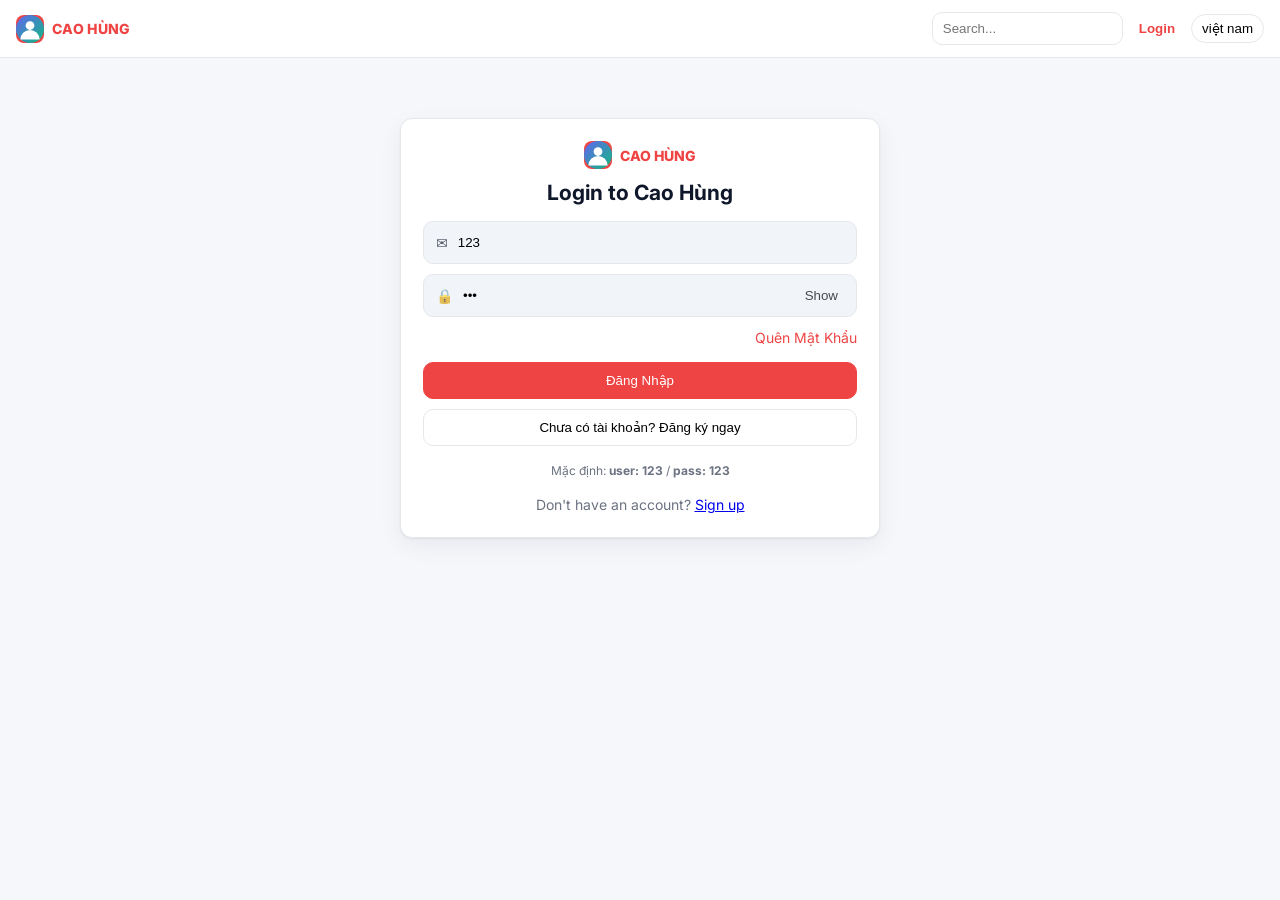
==== app.html @ a6c2834d "Fix Bug & page manager team" ====
<!DOCTYPE html>
<html lang="vi">
<head>
  <meta charset="utf-8"/>
  <meta name="viewport" content="width=device-width, initial-scale=1"/>
  <title>Kanban Desk</title>
  <link rel="preconnect" href="https://fonts.googleapis.com">
  <link rel="preconnect" href="https://fonts.gstatic.com" crossorigin>
  <link href="https://fonts.googleapis.com/css2?family=Inter:wght@400;500;600;700&display=swap" rel="stylesheet">
  <link rel="stylesheet" href="assets/css/style.css"/>
</head>
<body>
  <!-- APP PAGE -->
  <div id="app" class="app">
    <header class="appbar">
      <div class="appbar__left"><strong>Kanban Desk</strong></div>
      <div class="appbar__right">
        <button id="btnAccount" class="avatar-btn" title="Account">
          <img src="assets/img/avatar.svg" alt="user"/>
          <span class="avatar-btn__name">User</span>
        </button>
        <div id="acctMenu" class="menu" hidden>
          <button class="menu__item" data-action="team">Team Management</button>
          <button class="menu__item" data-action="profile">My Profile</button>
          <button class="menu__item" data-action="logout">Logout</button>
        </div>
      </div>
    </header>
    <main class="main">
      <div class="toolbar">
        <div class="toolbar__filters">
          <label class="toolbar__control"><input id="q-task" class="field field--search" placeholder="Tìm task..."/></label>
          <label class="toolbar__control"><button class="btn" id="btn-refresh">Cập nhật</button><button class="btn" id="btn-clear" style="margin-left:6px">Xoá lọc</button></label>
          <label class="toolbar__control"><input type="date" class="field" id="from_picker"></label>
        </div>
      </div>
      <!-- TEAM MEMBERS -->
      <section class="members">
        <div class="members__head">
          <h2>Đội của tôi</h2>
          <div class="members__hint">Danh sách nhân viên dưới quyền</div>
        </div>
        <div id="membersGrid" class="members__grid"></div>
      </section>
      <section class="kanban" id="kanban"></section>
    </main>
  </div>

  <!-- DETAIL MODAL -->
  <dialog id="detailDlg" class="task-modal">
    <div class="task-modal__wrap">
      <button class="task-modal__close" data-close>&times;</button>
      <div class="task-modal__header">
        <div class="task-modal__title" id="dTitle">—</div>
        <div class="task-modal__subtitle" id="dProject">—</div>
        <div class="task-modal__badges" id="dBadges"></div>
      </div>
      <div class="task-modal__desc" id="dDesc">—</div>
      <div class="task-modal__hr"></div>
      <div class="task-modal__grid">
        <div><div class="task-meta__label">Due Date</div><div class="task-meta__value" id="dDue">—</div></div>
        <div><div class="task-meta__label">Created</div><div class="task-meta__value" id="dCreated">—</div></div>
      </div>
      <div class="task-modal__section">
        <div class="task-modal__section-title">Assignees</div>
        <div class="assignees" id="dAssignees"></div>
      </div>
      <div class="task-modal__section">
        <div class="task-modal__section-title"><span>Subtasks (<span id="dSubC">0</span>)</span><span id="dPct" class="task-modal__pct">0%</span></div>
        <div class="progress"><div class="progress__bar"><div class="progress__fill" id="dProg"></div></div></div>
      </div>
      <div class="task-modal__footer">
        <span class="footer-chip">📎 <b id="fAtt">0</b> attachments</span>
        <span class="footer-chip">💬 <b id="fCmt">0</b> comments</span>
        <span class="footer-chip">🏷️ <span id="fSpace">—</span></span>
      </div>
      <div class="task-modal__actions">
        <button class="btn" id="dEdit">Edit Task</button>
        <button class="btn btn--primary" id="dComplete">Complete Task</button>
      </div>
    </div>
  </dialog>

  <!-- PROFILE DIALOG (Enhanced) -->
  <dialog id="profileDlg" class="task-modal">
    <div class="task-modal__wrap">
      <button class="task-modal__close" data-close>&times;</button>
      <div class="task-modal__header">
        <div class="task-modal__title">My Profile</div>
        <div class="task-modal__subtitle">Thông tin tài khoản</div>
      </div>

      <div class="profile">
        <div class="profile__left">
          <img id="pfAvatar" class="profile__avatar" src="assets/img/avatar.svg" alt="avatar"/>
        </div>
        <div class="profile__right">
          <div class="profile__row">
            <label>Họ & Tên</label>
            <input id="pfName" class="field" placeholder="Họ tên"/>
          </div>
          <div class="profile__row">
            <label>Số điện thoại</label>
            <input id="pfPhone" class="field" placeholder="Số điện thoại"/>
          </div>
          <div class="profile__row">
            <label>Email</label>
            <input id="pfEmail" class="field" placeholder="Email"/>
          </div>
          <div class="profile__row">
            <label>Điểm đánh giá</label>
            <input id="pfRating" class="field" type="number" min="0" max="100" placeholder="0-100"/>
          </div>
        </div>
      </div>

      <div class="task-modal__hr"></div>

      <div class="profile__row">
        <div class="task-modal__section-title">Đổi mật khẩu</div>
        <div class="profile__pw">
          <input id="pwOld" class="field" type="password" placeholder="Mật khẩu hiện tại"/>
          <input id="pwNew" class="field" type="password" placeholder="Mật khẩu mới"/>
          <input id="pwNew2" class="field" type="password" placeholder="Nhập lại mật khẩu mới"/>
          <button id="btnChangePw" class="btn btn--primary">Đổi mật khẩu</button>
        </div>
        <div class="profile__hint">* Mật khẩu này dùng cho màn hình đăng nhập (demo localStorage)</div>
      </div>

      <div class="task-modal__actions" style="justify-content:flex-end">
        <button id="btnSaveProfile" class="btn btn--primary">Lưu hồ sơ</button>
      </div>
    </div>
  </dialog>

  <!-- ASSIGN TASK DIALOG -->
  <dialog id="assignDlg" class="task-modal">
    <div class="task-modal__wrap">
      <button class="task-modal__close" data-close>&times;</button>
      <div class="task-modal__header">
        <div class="task-modal__title">Giao việc</div>
        <div class="task-modal__subtitle">Giao nhiệm vụ trực tiếp cho: <b id="asgEmpName">—</b></div>
      </div>
      <form id="assignForm" class="login-card__form" method="dialog" style="margin-top:8px">
        <label class="login-card__row">
          <span class="login-card__icon">📝</span>
          <input id="asgTitle" placeholder="Tiêu đề công việc" required/>
        </label>
        <label class="login-card__row">
          <span class="login-card__icon">📅</span>
          <input id="asgDue" type="date" required/>
        </label>
        <label class="login-card__row">
          <span class="login-card__icon">🏷️</span>
          <input id="asgTags" placeholder="Nhãn (ví dụ: UI, API)"/>
        </label>
        <div style="display:flex;gap:8px;justify-content:flex-end">
          <button type="submit" class="btn btn--primary">Giao việc</button>
        </div>
      </form>
    </div>
  </dialog>

  <!-- REVIEW (A.5) DIALOG -->
  <dialog id="reviewDlg" class="task-modal">
    <div class="task-modal__wrap">
      <button class="task-modal__close" data-close>&times;</button>
      <div class="task-modal__header">
        <div class="task-modal__title">Đánh giá ngày (A.5)</div>
        <div class="task-modal__subtitle">Nhân viên: <b id="rvEmpName">—</b></div>
      </div>
      <div class="task-modal__section">
        <div class="task-modal__section-title">Tổng quan hôm nay</div>
        <div id="rvToday" style="color:#111827">—</div>
      </div>
      <div class="task-modal__section">
        <div class="task-modal__section-title">Nhận xét</div>
        <label class="login-card__row">
          <span class="login-card__icon">💬</span>
          <input id="rvNote" placeholder="Nhận xét nhanh..."/>
        </label>
        <div style="display:flex;gap:8px;justify-content:flex-end;margin-top:8px">
          <button id="rvSave" class="btn btn--primary">Lưu đánh giá</button>
        </div>
      </div>
    </div>
  </dialog>

  <script src="assets/data/mock-data.js"></script>
  <script src="assets/data/members.js"></script>
  <script src="assets/js/app.js"></script>

  <dialog id="newTaskDlg" class="task-modal">
    <div class="task-modal__wrap">
      <button class="task-modal__close" data-close>&times;</button>
      <div class="task-modal__header">
        <div class="task-modal__title">Thêm task</div>
        <div class="task-modal__subtitle">Nhập thông tin task mới</div>
      </div>
      <div class="task-modal__body">
        <form id="newTaskForm" data-col="">
          <label class="login-card__row">
            <span class="login-card__icon">📝</span>
            <input id="ntTitle" placeholder="Tiêu đề (bắt buộc)" required/>
          </label>
          <div id="ntTitleErr" class="mini" style="color:#b42318;min-height:16px"></div>
          <label class="login-card__row">
            <span class="login-card__icon">📅</span>
            <input id="ntDue" type="date"/>
          </label>
          <label class="login-card__row">
            <span class="login-card__icon">🏷️</span>
            <input id="ntTags" placeholder="Nhãn (ví dụ: UI, API)"/>
          </label>
          <label class="login-card__row">
            <span class="login-card__icon">👤</span>
            <select id="ntAssignee"></select>
          </label>
          <div class="task-modal__actions" style="margin-top:8px">
            <button type="button" class="btn" data-close>Hủy</button>
            <button class="btn btn--primary" id="ntSubmit" type="submit" disabled>Thêm</button>
          </div>
        </form>
      </div>
    </div>
  </dialog>

</body>
</html>
---- assets/css/style.css ----
:root{
  --bg:#f6f7fb; --panel:#fff; --panel-2:#fafafa; --text:#0f172a;
  --muted:#6b7280; --border:#e5e7eb; --primary:#ef4444; --hover:#f1f5f9;
}
*{box-sizing:border-box} html,body{height:100%}
body{margin:0;background:var(--bg);color:var(--text);font:14px/1.5 Inter,system-ui,-apple-system,Segoe UI,Roboto,Arial}
/* Buttons & fields */
.btn{padding:10px 14px;border-radius:10px;border:1px solid var(--border);background:#fff;cursor:pointer}
.btn--primary{background:#111827;border-color:#111827;color:#fff}
.btn--danger{background:#ef4444;border-color:#ef4444;color:#fff}
.field{width:100%;border:1px solid var(--border);border-radius:10px;padding:8px;background:var(--panel-2);outline:none;font:inherit;color:inherit}
.field--search{background:transparent;border:none;padding:0}

/* Login */
.login__topbar{display:flex;justify-content:space-between;align-items:center;padding:12px 16px;background:#fff;border-bottom:1px solid var(--border)}
.login__brand{display:flex;align-items:center;gap:8px;font-weight:800;color:#ef4444;letter-spacing:.3px}
.login__logo{width:28px;height:28px;border-radius:8px;background:#ef4444}
.login__actions{display:flex;align-items:center;gap:10px}
.login__search{border:1px solid var(--border);border-radius:10px;padding:8px 10px;background:#fff}
.login__ghost{background:transparent;border:0;color:#ef4444;font-weight:600;cursor:pointer}
.login__chip{border:1px solid var(--border);border-radius:999px;background:#fff;padding:6px 10px;cursor:pointer}
.login__wrap{display:grid;place-items:center;padding:60px 16px}
.login-card{background:#fff;border:1px solid var(--border);border-radius:12px;box-shadow:0 1px 2px rgba(0,0,0,.06),0 8px 24px rgba(15,23,42,.06);width:min(480px,92%);padding:22px}
.login-card__logo{display:flex;justify-content:center;align-items:center;gap:8px;color:#ef4444;font-weight:800}
.login-card__logo img{width:28px;height:28px;border-radius:8px;background:#ef4444}
.login-card__title{text-align:center;margin:8px 0 12px 0}
.login-card__form{display:grid;gap:10px}
.login-card__row{display:flex;align-items:center;gap:8px;border:1px solid var(--border);border-radius:10px;padding:10px 12px;background:#f1f5f9}
.login-card__row input{flex:1;border:none;background:transparent;outline:none}
.login-card__icon{opacity:.7}
.login-card__show{border:0;background:transparent;opacity:.7;cursor:pointer}
.login-card__aux{display:flex;justify-content:flex-end}
.login-card__link{color:#ef4444;text-decoration:none}
.login-card__submit{margin-top:4px}
.login-card__ghost{background:#fff}
.login-card__hint{margin-top:6px;text-align:center;color:#6b7280;font-size:12px}
.login-card__small{margin-top:4px;text-align:center;color:#6b7280}

/* AppBar */
.appbar{position:sticky;top:0;z-index:10;display:flex;justify-content:space-between;align-items:center;padding:10px 16px;background:#fff;border-bottom:1px solid var(--border)}
.avatar-btn{display:flex;align-items:center;gap:8px;border:1px solid var(--border);background:#fff;border-radius:999px;padding:4px 8px;cursor:pointer}
.avatar-btn img{width:24px;height:24px;border-radius:999px}
.avatar-btn__name{font-weight:600}

/* App shell */
.app{display:grid;grid-template-columns:1fr;min-height:100vh}
.main{padding:16px 16px 40px}
.toolbar{display:grid;grid-template-columns:1fr;gap:12px}
.toolbar__filters{display:grid;grid-template-columns:1.2fr 1fr 1fr;gap:10px}
.toolbar__control{display:flex;align-items:center;gap:8px;border:1px solid var(--border);background:var(--panel);border-radius:12px;padding:10px 12px}

/* Kanban */
.kanban{margin-top:16px;display:grid;grid-template-columns:repeat(4, minmax(260px, 1fr));gap:14px}
.col{background:var(--panel);border:1px solid var(--border);border-radius:14px;box-shadow:0 1px 2px rgba(0,0,0,.06),0 8px 24px rgba(15,23,42,.06)}
.col-h{display:flex;align-items:center;justify-content:space-between;padding:12px;border-bottom:1px solid var(--border)}
.ttl{display:flex;align-items:center;gap:8px;font-weight:700}.count{color:#64748b;background:#f1f5f9;border:1px solid var(--border);padding:3px 8px;border-radius:999px;font-size:12px}
.list{padding:12px;display:grid;gap:10px;min-height:120px}
.card{border:1px solid var(--border);border-radius:12px;background:var(--panel-2);padding:12px;display:grid;gap:8px;cursor:pointer}
.row{display:flex;align-items:center;gap:8px;flex-wrap:wrap}
.pri{font-size:11px;padding:2px 8px;border-radius:999px;font-weight:600}
.pri.high{background:#fff1f2;color:#b91c1c;border:1px solid #ffe4e6}
.pri.medium{background:#fff7ed;color:#9a3412;border:1px solid #ffedd5}
.pri.low{background:#ecfeff;color:#155e75;border:1px solid #cffafe}
.title{font-weight:600}
.meta{display:flex;align-items:center;gap:12px;color:#64748b;font-size:12px}
.chip{padding:2px 8px;border-radius:999px;background:#eef2ff;color:#4f46e5;font-size:11px;font-weight:600;border:1px solid #e0e7ff}
.add .add-btn{width:100%;background:#fff;border:1px dashed var(--border);color:#334155;padding:10px;border-radius:10px;cursor:pointer}
.add .add-btn:hover{background:var(--hover)}

/* Detail modal (Asana-like) */
.task-modal{border:none;border-radius:14px;max-width:720px;width:95%;padding:0;box-shadow:0 1px 2px rgba(0,0,0,.06),0 8px 24px rgba(15,23,42,.16)}
.task-modal__wrap{position:relative;padding:18px 20px 16px;background:#fff}
.task-modal__close{position:absolute;right:10px;top:8px;border:1px solid var(--border);background:#fff;border-radius:8px;width:28px;height:28px;cursor:pointer}
.task-modal__title{font-weight:700;font-size:20px}
.task-modal__subtitle{color:#6b7280;margin-top:2px}
.task-modal__badges{display:flex;gap:8px;margin-top:10px}
.badge{display:inline-flex;align-items:center;gap:6px;font-size:12px;padding:4px 10px;border-radius:999px;border:1px solid var(--border);background:#f8fafc;color:#0f172a}
.badge.pink{background:#fee2e2;color:#991b1b;border-color:#fecaca}
.badge.gray{background:#f1f5f9;color:#334155;border-color:#e2e8f0}
.task-modal__desc{margin:12px 0 8px;color:#111827}
.task-modal__hr{height:1px;background:#e5e7eb;margin:12px 0}
.task-modal__grid{display:grid;grid-template-columns:1fr 1fr;gap:20px}
.task-meta__label{color:#6b7280;font-size:12px}
.task-meta__value{font-weight:600}
.task-modal__section{margin-top:12px}
.task-modal__section-title{font-weight:600;margin-bottom:8px;display:flex;justify-content:space-between;align-items:center}
.task-modal__pct{color:#6b7280;font-size:12px}
.assignees{display:flex;gap:10px;flex-wrap:wrap}
.avatar{display:inline-flex;align-items:center;gap:8px;border:1px solid var(--border);padding:4px 10px;border-radius:999px;background:#fff}
.avatar img{width:20px;height:20px;border-radius:999px}
.progress__bar{height:8px;background:#f3f4f6;border-radius:999px;overflow:hidden;border:1px solid #e5e7eb}
.progress__fill{height:100%;background:#111827;width:0%}
.task-modal__footer{display:flex;gap:16px;color:#6b7280;font-size:13px;margin-top:10px}
.footer-chip b{font-weight:600}
.task-modal__actions{display:flex;justify-content:flex-end;gap:10px;margin-top:14px}


/* Account menu */
.appbar__right{position:relative}
.menu{position:absolute;right:0;top:44px;background:#fff;border:1px solid var(--border);border-radius:12px;box-shadow:0 8px 24px rgba(15,23,42,.12);padding:6px;display:grid;gap:4px;min-width:180px;z-index:30}
.menu__item{border:0;background:#fff;text-align:left;padding:8px 10px;border-radius:8px;cursor:pointer}
.menu__item:hover{background:var(--hover)}


/* Members grid */
.members{margin:10px 0 6px;background:#fff;border:1px solid var(--border);border-radius:14px;padding:12px}
.members__head{display:flex;align-items:baseline;gap:10px;margin-bottom:10px}
.members__head h2{font-size:16px;margin:0}
.members__hint{color:#6b7280}
.members__grid{display:grid;grid-template-columns:repeat(auto-fill, minmax(240px, 1fr));gap:12px}
.member{border:1px solid var(--border);border-radius:12px;background:var(--panel-2);padding:12px;display:grid;gap:10px}
.member__top{display:flex;align-items:center;gap:10px}
.member__avatar{width:36px;height:36px;border-radius:999px;border:1px solid var(--border);background:#fff}
.member__name{font-weight:700}
.member__stats{color:#64748b;font-size:12px}
.member__actions{display:flex;gap:8px}
.member__actions .btn{flex:1}


/* Profile layout */
.profile{display:grid;grid-template-columns:140px 1fr;gap:16px;margin:10px 0}
.profile__avatar{width:120px;height:120px;border-radius:12px;border:1px solid var(--border);background:#fff;object-fit:cover}
.profile__row{display:grid;gap:6px;margin:8px 0}
.profile__pw{display:grid;grid-template-columns:1fr 1fr 1fr auto; gap:8px; align-items:center}
.profile__hint{color:#6b7280;font-size:12px;margin-top:6px}
@media (max-width: 640px){
  .profile{grid-template-columns:1fr}
  .profile__pw{grid-template-columns:1fr; gap:6px}
}


/* Utilities */
.is-hidden{display:none !important}


/* === Responsive helpers (team) === */
.team-grid{display:grid;gap:12px;grid-template-columns:repeat(1,minmax(0,1fr));}
@media(min-width:640px){.team-grid{grid-template-columns:repeat(2,minmax(0,1fr));}}
@media(min-width:1024px){.team-grid{grid-template-columns:repeat(3,minmax(0,1fr));}}
@media(min-width:1280px){.team-grid{grid-template-columns:repeat(4,minmax(0,1fr));}}
.team-card{background:#fff;border:1px solid var(--border);border-radius:12px;padding:14px;display:flex;flex-direction:column;gap:10px}
.team-card .btn{min-width:120px}
/* Modal inner form rows to match app.html styles */
.modal-form{display:flex;flex-direction:column;gap:10px}
.form-row{display:flex;align-items:center;gap:10px;background:var(--panel-2);border:1px solid var(--border);border-radius:10px;padding:8px 10px}
.input-icon{opacity:.8}
.input{flex:1;background:transparent;border:none;outline:none}
@media (max-width:640px){
  .task-modal__wrap{width:100%;border-bottom-left-radius:0;border-bottom-right-radius:0;align-self:flex-end}
}
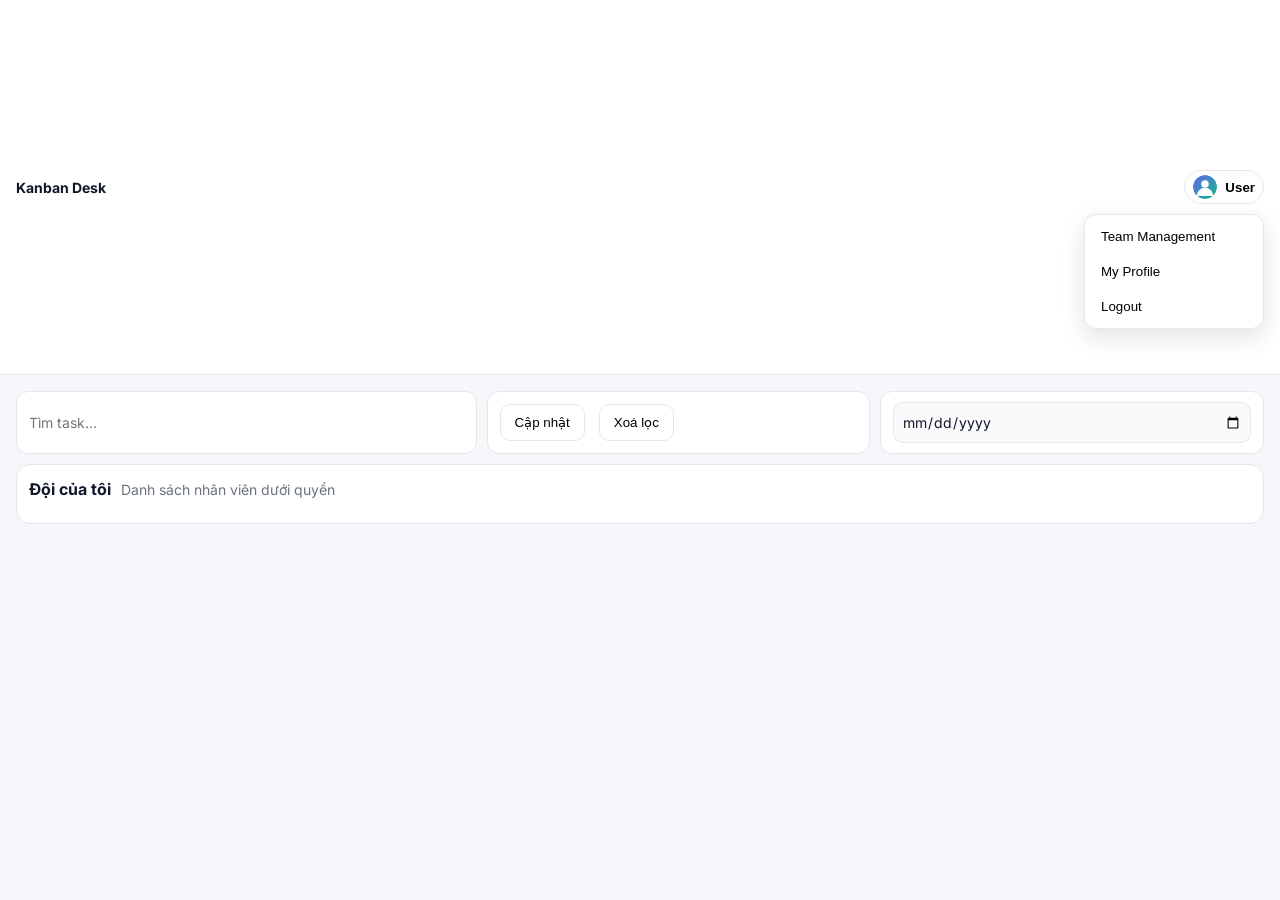
==== commit fd31b537: "Fix Bug & page manager team" ====
--- a/app.html
+++ b/app.html
@@ -225,5 +225,44 @@
     </div>
   </dialog>
 
+
+  <dialog id="editTaskDlg" class="task-modal">
+    <div class="task-modal__wrap">
+      <button class="task-modal__close" data-close>&times;</button>
+      <div class="task-modal__header">
+        <div class="task-modal__title">Sửa task</div>
+        <div class="task-modal__subtitle">Cập nhật thông tin task</div>
+      </div>
+      <div class="task-modal__body">
+        <form id="editTaskForm">
+          <label class="login-card__row"><span class="login-card__icon">📝</span>
+            <input id="etTitle" placeholder="Tiêu đề (bắt buộc)" required/>
+          </label>
+          <div id="etTitleErr" class="mini" style="color:#b42318;min-height:16px"></div>
+          <label class="login-card__row"><span class="login-card__icon">📅</span>
+            <input id="etDue" type="date"/>
+          </label>
+          <label class="login-card__row"><span class="login-card__icon">🏷️</span>
+            <input id="etTags" placeholder="Nhãn, cách nhau bằng dấu phẩy"/>
+          </label>
+          <label class="login-card__row"><span class="login-card__icon">👤</span>
+            <select id="etAssignee"></select>
+          </label>
+          <label class="login-card__row"><span class="login-card__icon">⚑</span>
+            <select id="etPri">
+              <option value="low">Low</option>
+              <option value="medium">Medium</option>
+              <option value="high">High</option>
+            </select>
+          </label>
+          <div class="task-modal__actions" style="margin-top:8px">
+            <button type="button" class="btn" data-close>Đóng</button>
+            <button type="submit" class="btn btn--primary">Lưu</button>
+          </div>
+        </form>
+      </div>
+    </div>
+  </dialog>
+
 </body>
 </html>
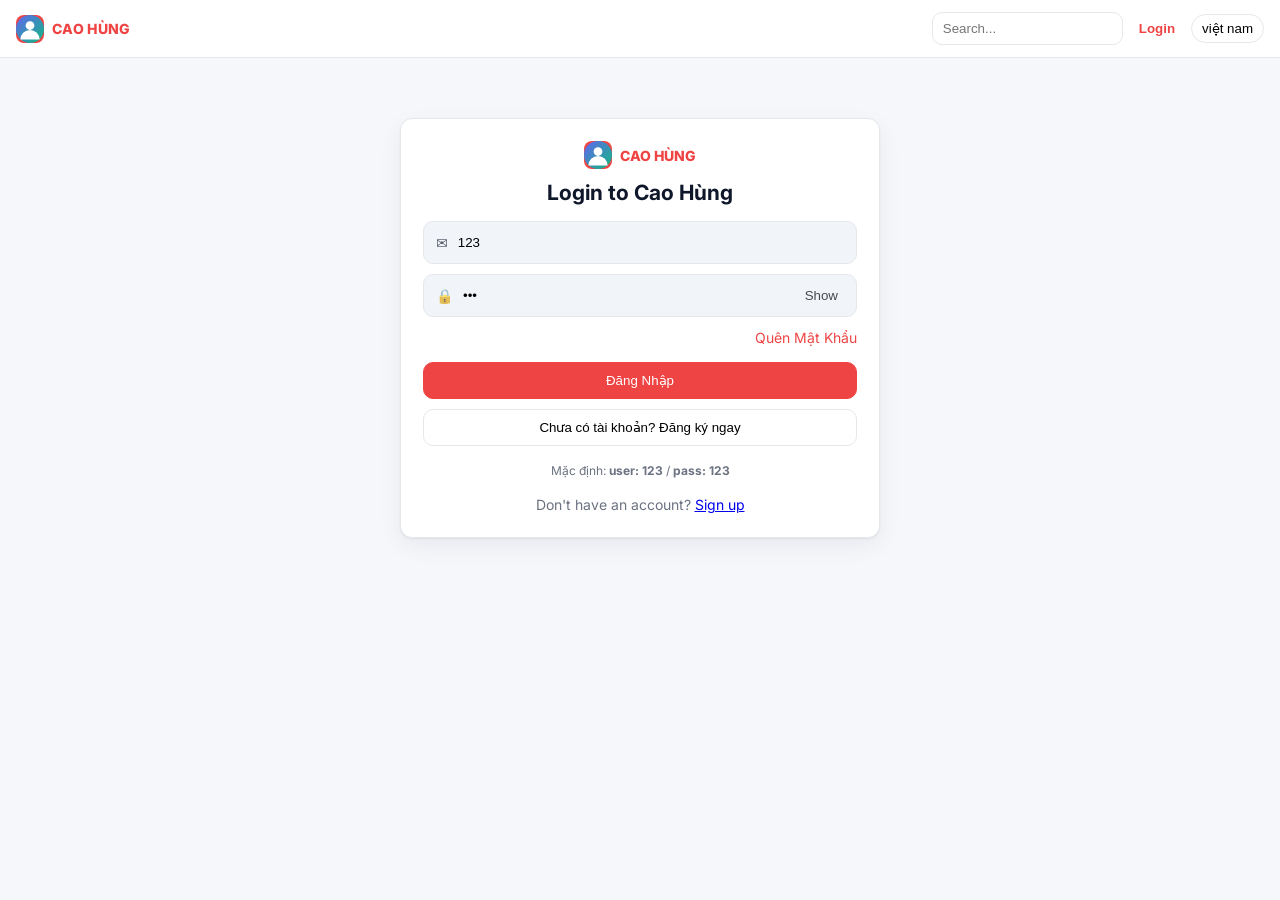
==== commit 05afe1c7: "Fix Bug & page manager team 3" ====
--- a/app.html
+++ b/app.html
@@ -226,43 +226,9 @@
   </dialog>
 
 
-  <dialog id="editTaskDlg" class="task-modal">
-    <div class="task-modal__wrap">
-      <button class="task-modal__close" data-close>&times;</button>
-      <div class="task-modal__header">
-        <div class="task-modal__title">Sửa task</div>
-        <div class="task-modal__subtitle">Cập nhật thông tin task</div>
-      </div>
-      <div class="task-modal__body">
-        <form id="editTaskForm">
-          <label class="login-card__row"><span class="login-card__icon">📝</span>
-            <input id="etTitle" placeholder="Tiêu đề (bắt buộc)" required/>
-          </label>
-          <div id="etTitleErr" class="mini" style="color:#b42318;min-height:16px"></div>
-          <label class="login-card__row"><span class="login-card__icon">📅</span>
-            <input id="etDue" type="date"/>
-          </label>
-          <label class="login-card__row"><span class="login-card__icon">🏷️</span>
-            <input id="etTags" placeholder="Nhãn, cách nhau bằng dấu phẩy"/>
-          </label>
-          <label class="login-card__row"><span class="login-card__icon">👤</span>
-            <select id="etAssignee"></select>
-          </label>
-          <label class="login-card__row"><span class="login-card__icon">⚑</span>
-            <select id="etPri">
-              <option value="low">Low</option>
-              <option value="medium">Medium</option>
-              <option value="high">High</option>
-            </select>
-          </label>
-          <div class="task-modal__actions" style="margin-top:8px">
-            <button type="button" class="btn" data-close>Đóng</button>
-            <button type="submit" class="btn btn--primary">Lưu</button>
-          </div>
-        </form>
-      </div>
-    </div>
-  </dialog>
-
+<!-- editfix: begin -->
+<script src="/assets/editfix/storage.js"></script>
+<script src="/assets/editfix/tasks_fix.js"></script>
+<!-- editfix: end -->
 </body>
 </html>
